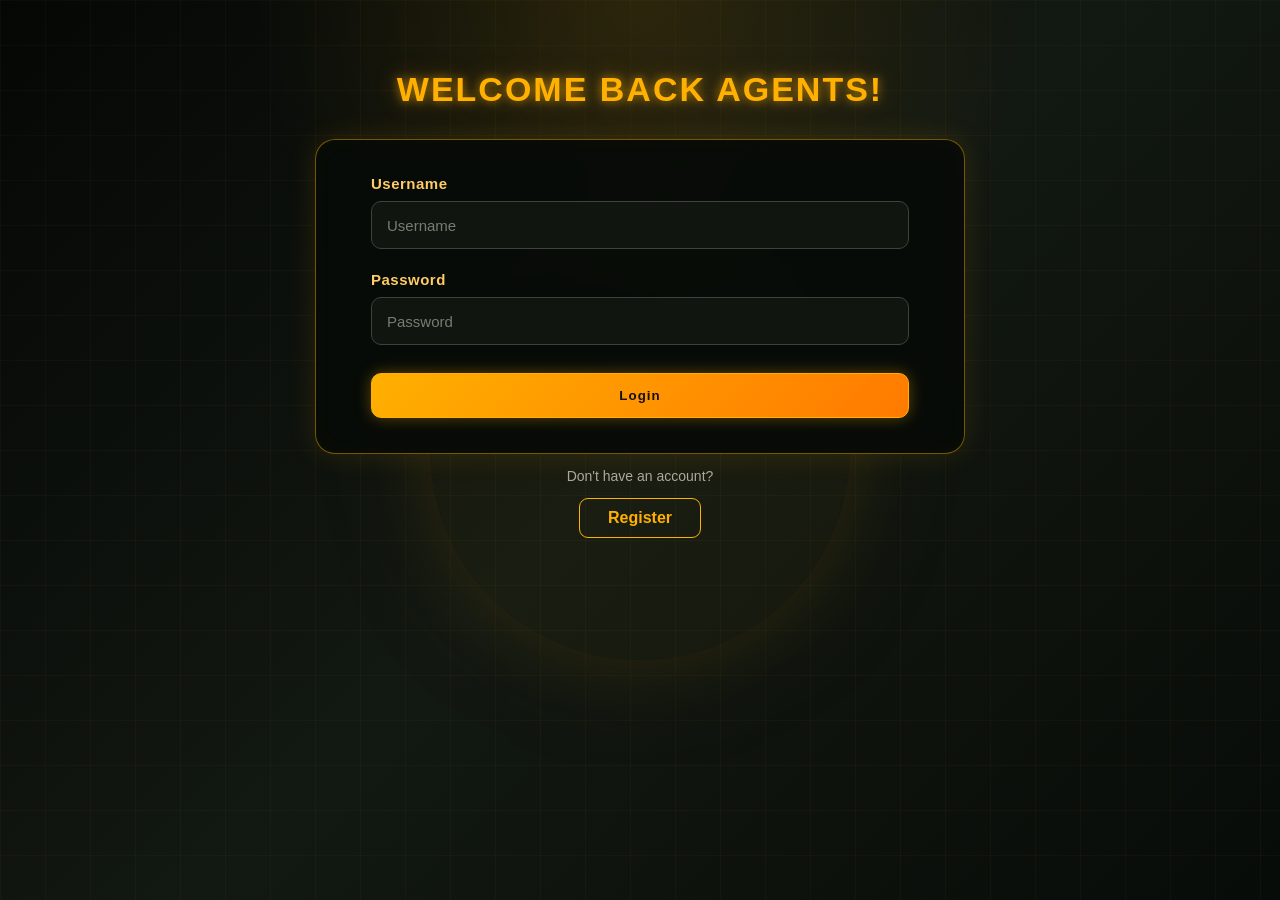
==== index.html @ b813c971 "Add files via upload" ====
<!DOCTYPE html>
<html>
<head>
    <title>Home Page</title>
    <link rel="stylesheet" href="style.css">
</head>
<body>
    <h1>Welcome Back Agents!</h1>

  <form action="Welcome.html" method="get">

  <div class="form">
    <label for="username">Username</label>
    <input type="text" id="username" name="username"
      placeholder="Username" required>
  </div>

  <div class="form">
    <label for="password">Password</label>
    <input type="password" id="password" name="password"
      placeholder="Password" required>
  </div>

  <div class="login">
    <button type="submit" class="btn">Login</button>
  </div>

  </form>

  <div>
    
   <center>
   <p>Don't have an account?</p>   
   <a href="register.html" class="btn">Register</a>
   </center>
    
 </div>
  
  
</body>
</html>
---- style.css ----
* {
  box-sizing: border-box;
}

body {
  margin: 0;
  min-height: 100vh;
  padding: 35px 15px;
  font-family: Arial, sans-serif;
  color: #f4f1df;
  background:
    radial-gradient(circle at 50% 0%, rgba(255, 176, 0, 0.13), transparent 35%),
    linear-gradient(135deg, #050705, #121812, #080c08);
  overflow-x: hidden;
}

body::before {
  content: "";
  position: fixed;
  inset: 0;
  background-image:
    linear-gradient(rgba(255, 176, 0, 0.035) 1px, transparent 1px),
    linear-gradient(90deg, rgba(255, 176, 0, 0.035) 1px, transparent 1px);
  background-size: 45px 45px;
  animation: gridMove 10s linear infinite;
  pointer-events: none;
  z-index: 0;
}

body::after {
  content: "";
  position: fixed;
  width: 420px;
  height: 420px;
  top: 50%;
  left: 50%;
  transform: translate(-50%, -50%);
  border-radius: 50%;
  background: rgba(255, 176, 0, 0.035);
  box-shadow:
    0 0 80px rgba(255, 176, 0, 0.1),
    0 0 180px rgba(255, 176, 0, 0.05);
  pointer-events: none;
  z-index: 0;
  animation: pulse 4s ease-in-out infinite;
}

@keyframes gridMove {
  0% {
    background-position: 0 0;
  }

  100% {
    background-position: 45px 45px;
  }
}

@keyframes pulse {
  0%,
  100% {
    transform: translate(-50%, -50%) scale(1);
    opacity: 0.5;
  }

  50% {
    transform: translate(-50%, -50%) scale(1.15);
    opacity: 1;
  }
}

h1 {
  position: relative;
  z-index: 2;
  margin: 35px auto 30px;
  text-align: center;
  color: #ffb000;
  font-size: 34px;
  letter-spacing: 2px;
  text-transform: uppercase;
  text-shadow:
    0 0 10px rgba(255, 176, 0, 0.6),
    0 0 25px rgba(255, 176, 0, 0.35);
}

h2 {
  position: relative;
  z-index: 2;
  text-align: center;
  color: #ffb000;
  margin: 25px auto 15px;
}

h3 {
  color: #ffb000;
}

ol {
  position: relative;
  z-index: 2;
  width: 100%;
  max-width: 650px;
  margin: 0 auto 30px;
  padding: 20px 25px 20px 50px;
  border: 1px solid rgba(255, 176, 0, 0.35);
  border-radius: 15px;
  background: rgba(8, 12, 9, 0.82);
  line-height: 1.7;
  box-shadow: 0 0 20px rgba(255, 176, 0, 0.08);
}

ol li {
  margin-bottom: 6px;
}

form {
  position: relative;
  z-index: 2;
  width: 100%;
  max-width: 650px;
  margin: 0 auto;
  padding: 35px 55px;
  background: rgba(7, 11, 8, 0.94);
  border: 1px solid rgba(255, 176, 0, 0.45);
  border-radius: 20px;
  box-shadow:
    0 0 30px rgba(255, 176, 0, 0.12),
    inset 0 0 25px rgba(255, 176, 0, 0.025);
  backdrop-filter: blur(8px);
}

.form {
  margin-bottom: 22px;
}

.form label {
  display: block;
  margin-bottom: 9px;
  color: #ffcc66;
  font-size: 15px;
  font-weight: bold;
  letter-spacing: 0.5px;
}

.form input[type="text"],
.form input[type="email"],
.form input[type="tel"],
.form input[type="number"],
.form input[type="password"] {
  width: 100%;
  height: 48px;
  padding: 0 15px;
  border: 1px solid #3b4438;
  border-radius: 10px;
  outline: none;
  background: #101510;
  color: #ffffff;
  font-size: 15px;
  transition: 0.3s ease;
}

.form input::placeholder {
  color: #777d70;
}

.form input:focus {
  border-color: #ffb000;
  box-shadow:
    0 0 8px rgba(255, 176, 0, 0.35),
    0 0 18px rgba(255, 176, 0, 0.12);
  transform: translateY(-1px);
}

.radio {
  position: relative;
  margin: 28px 0;
  text-align: center;
}

.radio h3 {
  margin: 0 0 18px;
  color: #ffb000;
  font-size: 22px;
  text-transform: uppercase;
  letter-spacing: 1px;
}

.radio label {
  display: inline;
  color: #f4f1df;
  font-size: 17px;
  cursor: pointer;
}

.radio input[type="radio"] {
  width: 18px;
  height: 18px;
  margin: 0 15px 0 5px;
  vertical-align: middle;
  accent-color: #ffb000;
  cursor: pointer;
}

.select {
  margin: 28px 0;
  text-align: center;
}

.select label {
  display: block;
  margin-bottom: 12px;
  color: #ffcc66;
  font-size: 15px;
  font-weight: bold;
}

.select select,
.select input[type="number"] {
  height: 45px;
  padding: 0 12px;
  margin: 4px 2px;
  border: 1px solid #3b4438;
  border-radius: 8px;
  background: #101510;
  color: #f4f1df;
  font-size: 14px;
  outline: none;
  transition: 0.3s ease;
}

.select select {
  width: 31%;
}

.select input[type="number"] {
  width: 31%;
}

.select select:focus,
.select input[type="number"]:focus {
  border-color: #ffb000;
  box-shadow: 0 0 10px rgba(255, 176, 0, 0.35);
}

.form textarea {
  display: block;
  width: 100%;
  min-height: 120px;
  padding: 14px;
  margin-top: 10px;
  border: 1px solid #3b4438;
  border-radius: 10px;
  outline: none;
  background: #101510;
  color: #ffffff;
  font-family: Arial, sans-serif;
  font-size: 15px;
  resize: vertical;
  transition: 0.3s ease;
}

.form textarea::placeholder {
  color: #777d70;
}

.form textarea:focus {
  border-color: #ffb000;
  box-shadow: 0 0 10px rgba(255, 176, 0, 0.35);
}

input[type="file"] {
  display: block;
  width: 100%;
  padding: 11px;
  border: 1px solid #3b4438;
  border-radius: 10px;
  background: #101510;
  color: #f4f1df;
}

input[type="file"]::file-selector-button {
  padding: 9px 14px;
  margin-right: 10px;
  border: none;
  border-radius: 7px;
  background: #ffb000;
  color: #111;
  font-weight: bold;
  cursor: pointer;
}

form > input[type="submit"] {
  display: block;
  width: 55%;
  min-width: 180px;
  margin: 30px auto 0;
  padding: 14px 30px;
  border: none;
  border-radius: 10px;
  background: linear-gradient(135deg, #ffb000, #ff7a00);
  color: #111;
  font-size: 17px;
  font-weight: bold;
  letter-spacing: 1px;
  cursor: pointer;
  box-shadow:
    0 0 15px rgba(255, 176, 0, 0.35),
    0 5px 20px rgba(0, 0, 0, 0.4);
  transition: 0.3s ease;
}

form > input[type="submit"]:hover {
  transform: translateY(-3px);
  box-shadow:
    0 0 25px rgba(255, 176, 0, 0.65),
    0 8px 25px rgba(0, 0, 0, 0.5);
}

.login {
  margin-top: 28px;
  text-align: center;
}

.login .btn {
  display: inline-block;
  width: 100%;
  padding: 14px;
  border-radius: 10px;
  background: linear-gradient(135deg, #ffb000, #ff7a00);
  color: #111;
  text-decoration: none;
  font-weight: bold;
  letter-spacing: 1px;
  box-shadow: 0 0 15px rgba(255, 176, 0, 0.35);
  transition: 0.3s ease;
}

.login .btn:hover {
  transform: translateY(-3px);
  box-shadow: 0 0 25px rgba(255, 176, 0, 0.65);
}

body > div:not(.register) {
  position: relative;
  z-index: 2;
  text-align: center;
}

body > div p {
  color: #aaa99b;
  font-size: 14px;
}

.btn {
  display: inline-block;
  padding: 10px 28px;
  border: 1px solid #ffb000;
  border-radius: 9px;
  background: transparent;
  color: #ffb000;
  text-decoration: none;
  font-weight: bold;
  transition: 0.3s ease;
}

.btn:hover {
  background: #ffb000;
  color: #111;
  box-shadow: 0 0 18px rgba(255, 176, 0, 0.55);
  transform: translateY(-2px);
}

.welcome-title {
  position: relative;
  z-index: 2;
  max-width: 850px;
  margin: 0 0 22px;
  color: #ffb000;
  font-size: 42px;
  letter-spacing: 2px;
  text-align: center;
  text-transform: uppercase;
  text-shadow:
    0 0 10px rgba(255, 176, 0, 0.6),
    0 0 25px rgba(255, 176, 0, 0.4),
    0 0 50px rgba(255, 176, 0, 0.2);
  animation: titleGlow 2s ease-in-out infinite alternate;
}

.welcome-text {
  position: relative;
  z-index: 2;
  margin: 0;
  padding: 15px 30px;
  border: 1px solid rgba(255, 176, 0, 0.4);
  border-radius: 12px;
  background: rgba(8, 12, 9, 0.8);
  color: #d8d4c0;
  font-size: 18px;
  letter-spacing: 1px;
  text-align: center;
  box-shadow:
    0 0 20px rgba(255, 176, 0, 0.08),
    inset 0 0 15px rgba(255, 176, 0, 0.03);
  backdrop-filter: blur(8px);
}

@keyframes titleGlow {
  from {
    text-shadow:
      0 0 10px rgba(255, 176, 0, 0.5),
      0 0 25px rgba(255, 176, 0, 0.25);
  }

  to {
    text-shadow:
      0 0 15px rgba(255, 176, 0, 0.8),
      0 0 35px rgba(255, 176, 0, 0.5),
      0 0 60px rgba(255, 176, 0, 0.25);
  }
}

@media (max-width: 600px) {
  body {
    padding: 25px 12px;
  }

  h1 {
    font-size: 25px;
    line-height: 1.3;
  }

  form {
    padding: 30px 22px;
    border-radius: 18px;
  }

  ol {
    font-size: 14px;
    padding: 18px 18px 18px 38px;
  }

  .select select,
  .select input[type="number"] {
    width: 30%;
    margin: 3px 0;
  }

  form > input[type="submit"] {
    width: 75%;
  }

  .welcome-title {
    font-size: 28px;
    line-height: 1.3;
  }

  .welcome-text {
    font-size: 15px;
    padding: 13px 20px;
  }
}
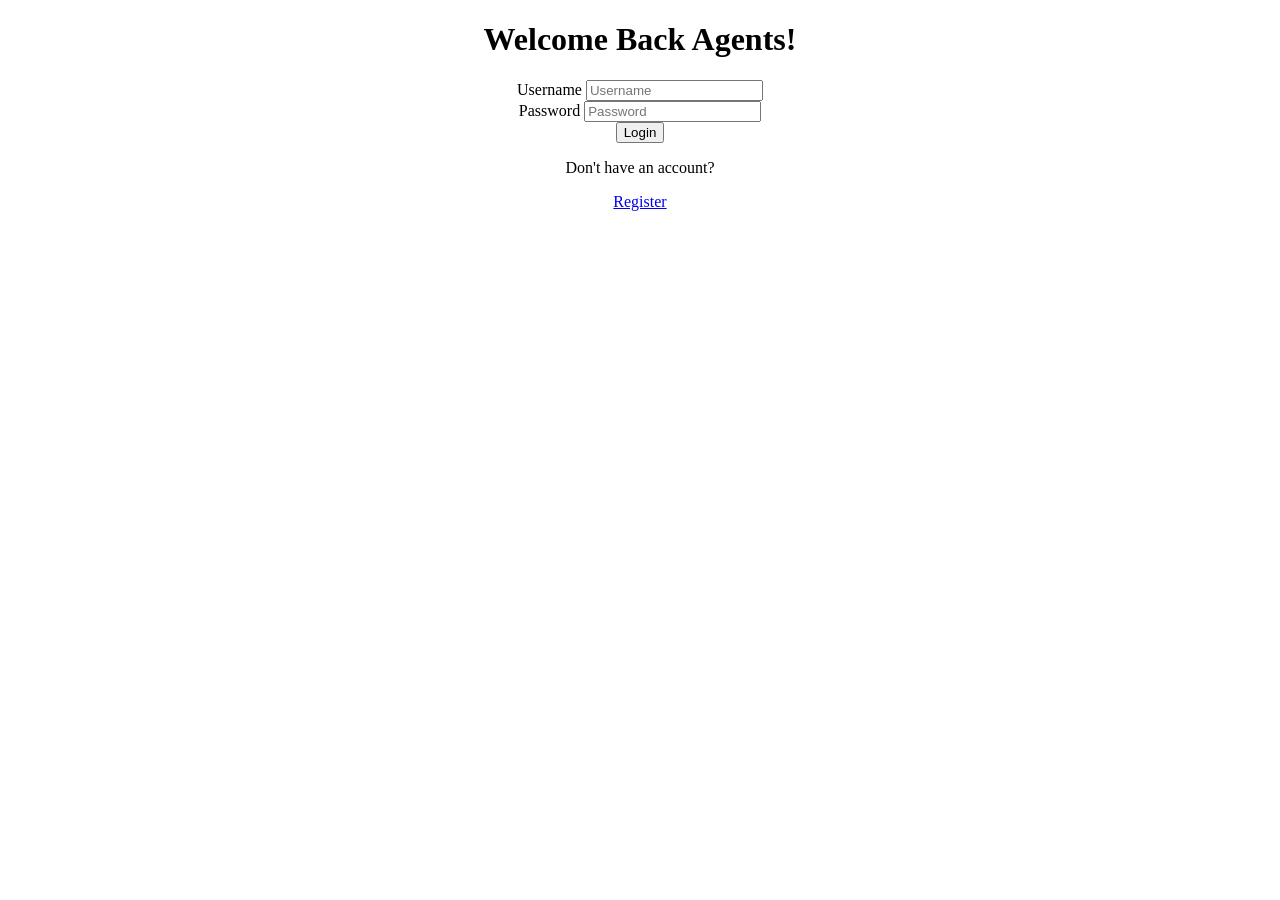
==== commit 4865df51: "index.html" ====
--- a/index.html
+++ b/index.html
@@ -2,9 +2,11 @@
 <html>
 <head>
     <title>Home Page</title>
-    <link rel="stylesheet" href="style.css">
 </head>
 <body>
+
+  <center>
+
     <h1>Welcome Back Agents!</h1>
 
   <form action="Welcome.html" method="get">
@@ -34,8 +36,8 @@
    <a href="register.html" class="btn">Register</a>
    </center>
     
- </div>
-  
+   </div>
+  </center
   
 </body>
 </html>
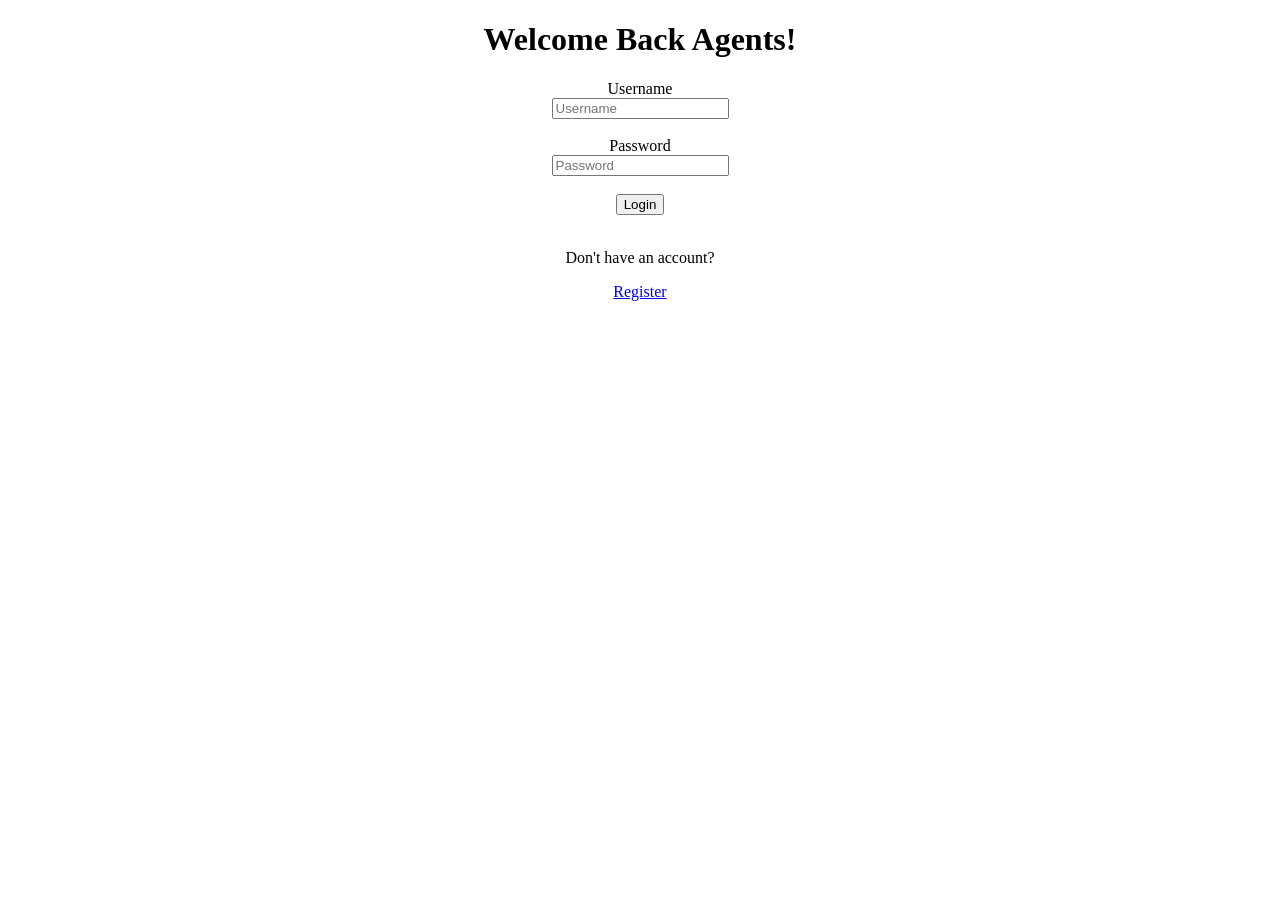
==== commit 9cd77218: "Update index.html" ====
--- a/index.html
+++ b/index.html
@@ -5,39 +5,31 @@
 </head>
 <body>
 
-  <center>
+<center>
 
-    <h1>Welcome Back Agents!</h1>
+<h1>Welcome Back Agents!</h1>
 
-  <form action="Welcome.html" method="get">
+<form action="Welcome.html" method="get">
 
-  <div class="form">
-    <label for="username">Username</label>
-    <input type="text" id="username" name="username"
-      placeholder="Username" required>
-  </div>
+<label>Username</label><br>
 
-  <div class="form">
-    <label for="password">Password</label>
-    <input type="password" id="password" name="password"
-      placeholder="Password" required>
-  </div>
+<input type="text" name="username" placeholder="Username" required><br><br>
 
-  <div class="login">
-    <button type="submit" class="btn">Login</button>
-  </div>
+<label>Password</label><br>
 
-  </form>
+<input type="password" name="password" placeholder="Password" required><br><br>
 
-  <div>
-    
-   <center>
-   <p>Don't have an account?</p>   
-   <a href="register.html" class="btn">Register</a>
-   </center>
-    
-   </div>
-  </center
-  
+<button type="submit">Login</button>
+
+</form>
+
+<br>
+
+<p>Don't have an account?</p>
+
+<a href="register.html">Register</a>
+
+</center>
+
 </body>
 </html>
